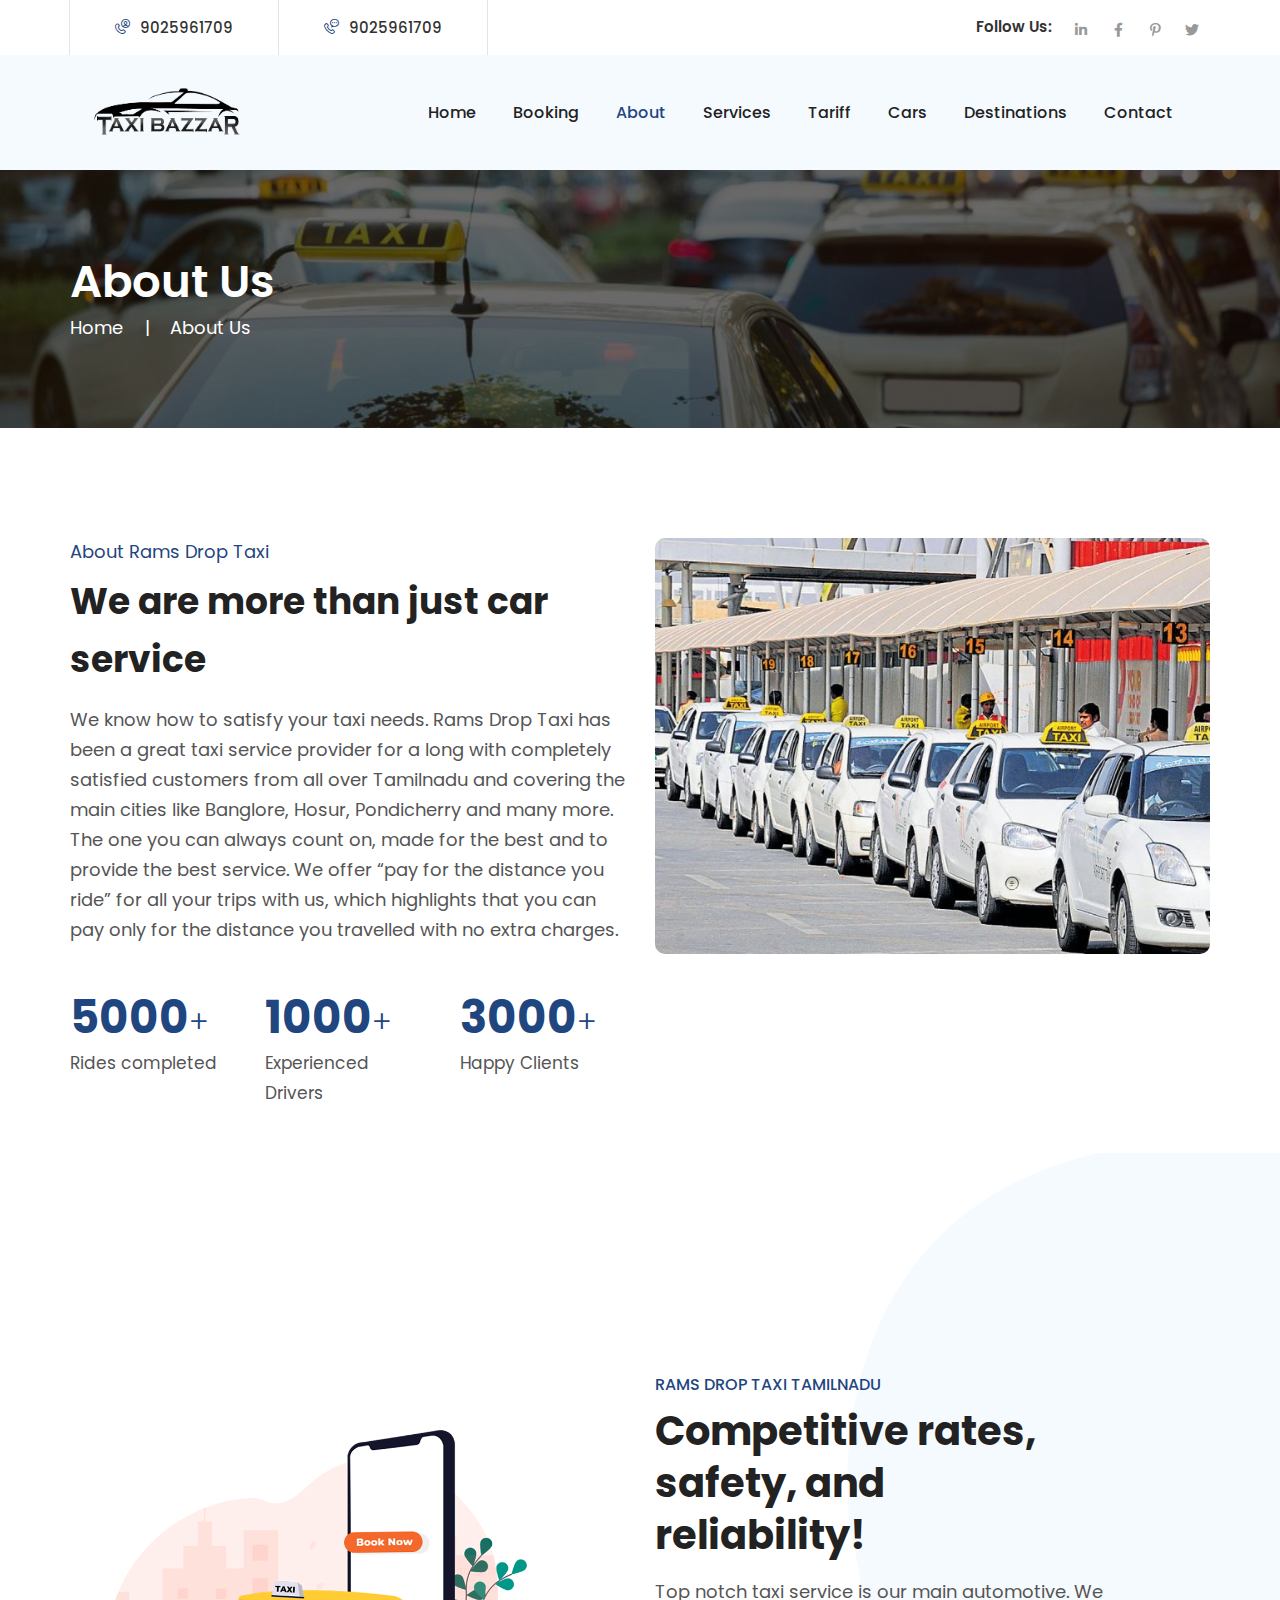
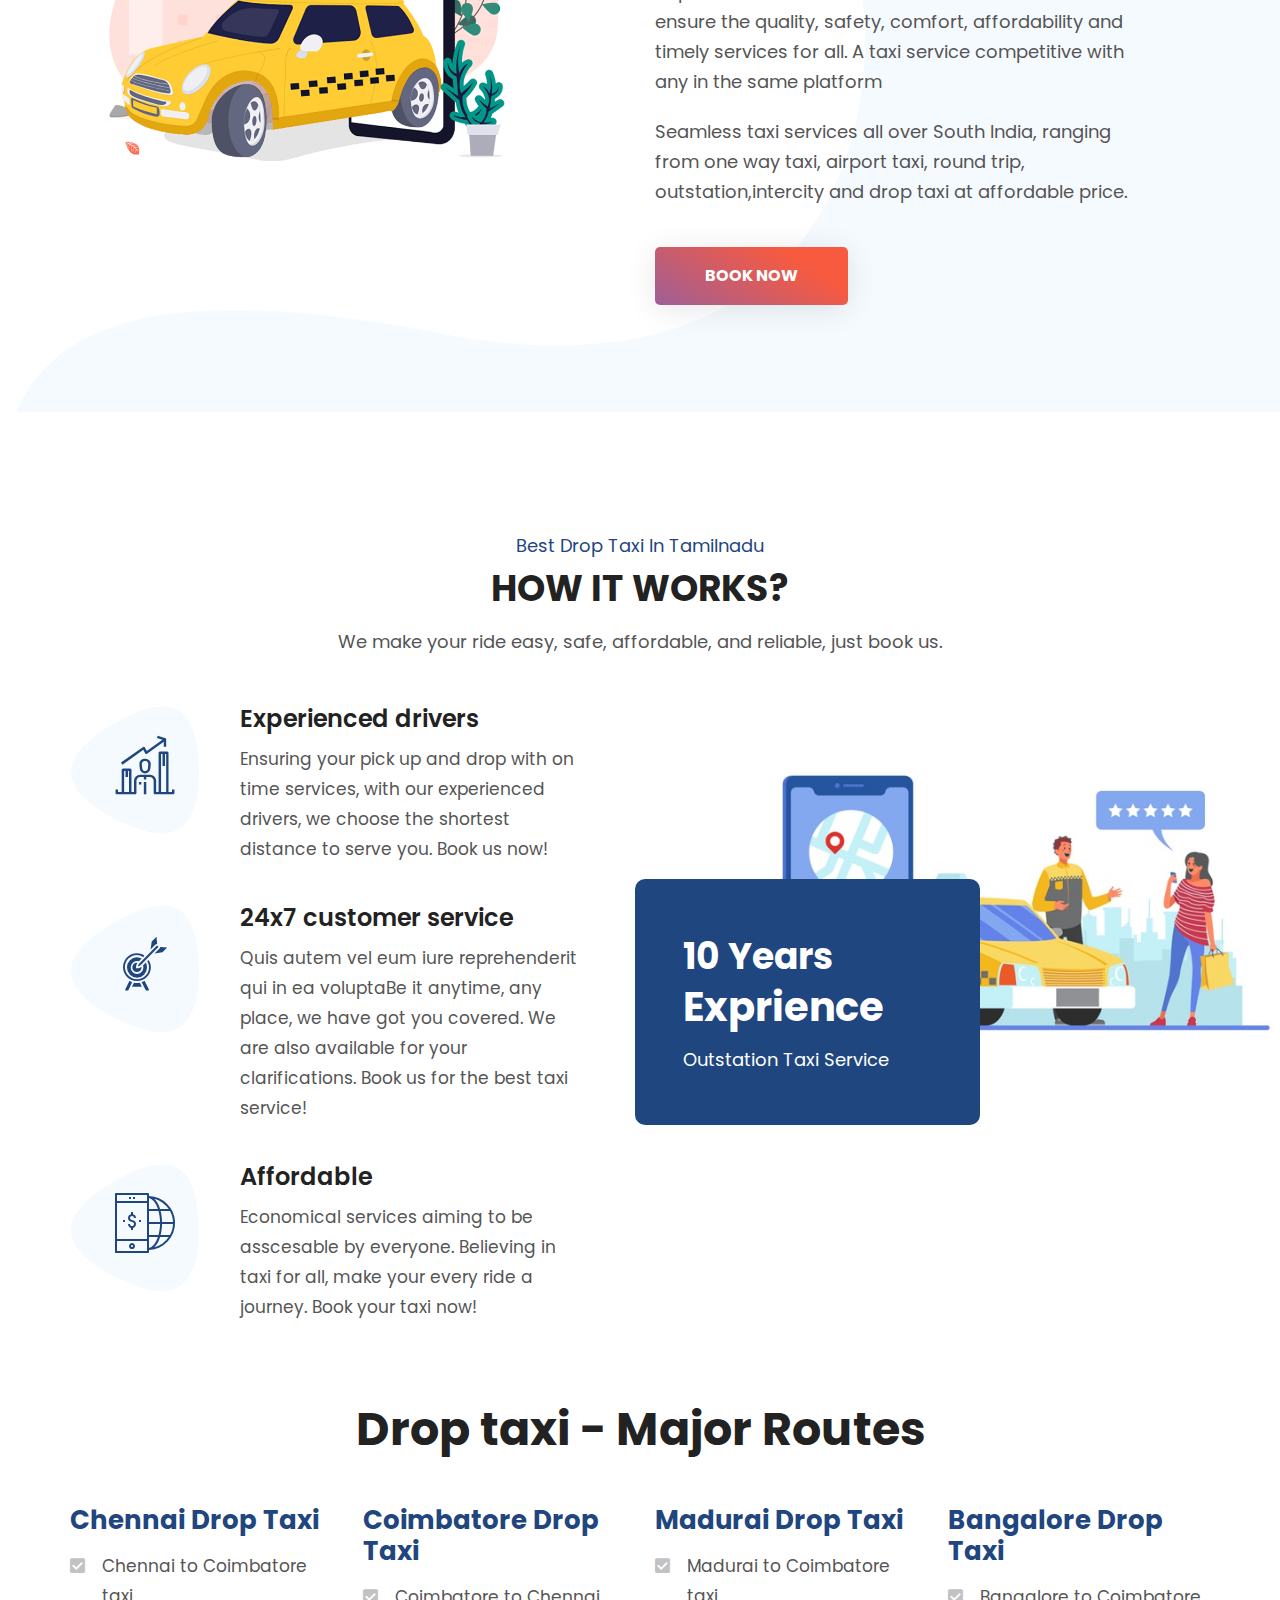
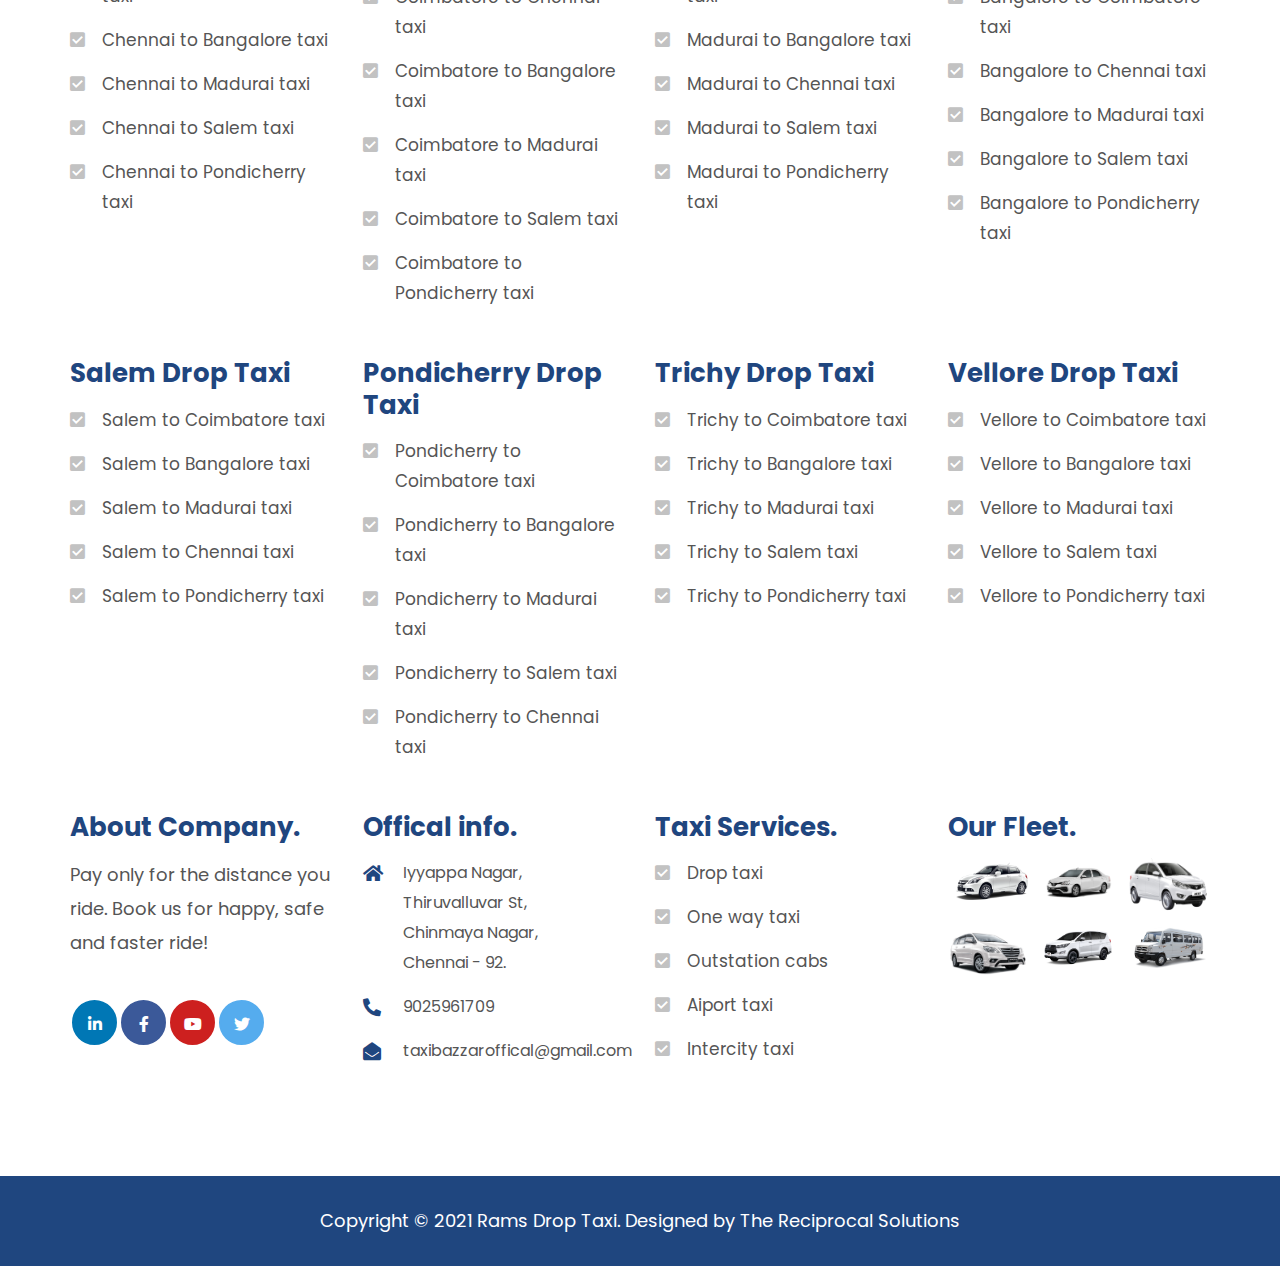
==== about.html @ 1c4fb251 "first commit" ====
<!DOCTYPE html>
<html lang="en">

<head>
    <meta charset="UTF-8">
    <meta name="viewport" content="width=device-width, initial-scale=1, shrink-to-fit=no">
    <meta name="description"
        content="Rams Drop Taxi has been providing seamless taxi services all over South India, ranging from one way taxi, airport taxi, round trip, outstation, intercity and drop taxi at affordable prices" />
    <meta name="keywords"
        content="Rams Drop Taxi, taxibazzar, drop taxi, one way taxi, outstation cabs, chennai drop taxi, chennai one way taxi, chennai outstation cabs, one way drop taxi, one way call taxi, Coimbatore drop taxi, Coimbatore one way taxi, Coimbatore outstation cabs, Bangalore drop taxi, Bangalore one way taxi, Bangalore outstation cabs, Madurai drop taxi, Madurai one way taxi, Madurai outstation cabs, Call taxi, Taxi service, cab booking, chennai taxi, drop taxi near me, airport taxi, chennai airport taxi, outstation cbas near me, one way taxi near me, airport taxi near me " />
    <link rel="icon" href="assets/images/favicon.png" sizes="35x35" type="image/png">
    <title>Rams Drop Taxi - Drop taxi One way taxi Outstation taxi in Coimbatore</title>

    <link rel="stylesheet" href="assets/css/all.min.css">
    <link rel="stylesheet" href="assets/css/icomoon.css">
    <link rel="stylesheet" href="assets/css/animate.min.css">
    <link rel="stylesheet" href="assets/css/bootstrap.min.css">
    <link rel="stylesheet" href="assets/css/jquery.fancybox.min.css">
    <link rel="stylesheet" href="assets/css/perfect-scrollbar.css">
    <link rel="stylesheet" href="assets/css/slick.css">
    <link rel="stylesheet" href="assets/css/style.css">
    <link rel="stylesheet" href="assets/css/responsive.css">
</head>

<body>
    <main>
        <header class="style2 w-100">
            <div class="topbar w-100">
                <div class="container">
                    <div class="topbar-inner d-flex flex-wrap align-items-center justify-content-between w-100">
                        <ul class="top-info-list d-inline-flex mb-0 list-unstyled">
                            <li><a href="tel:+919025961709" title=""><i class="text-color1 icon-call"></i>9025961709</a>
                            </li>
                            <li><a href="https://api.whatsapp.com/send?phone=+919025961709&text=Hello Rams Drop Taxi"
                                    title=""><i class="text-color1 icon-phone"></i>9025961709</a></li>
                        </ul>
                        <div class="social-links2 d-inline-flex align-items-center">
                            <span>Follow Us:</span>
                            <a href="https://www.linkedin.com/" title="Linkedin" target="_blank"><i
                                    class="fab fa-linkedin-in"></i></a>
                            <a href="https://www.facebook.com/" title="Facebook" target="_blank"><i
                                    class="fab fa-facebook-f"></i></a>
                            <a href="https://www.pinterest.com/" title="Pinterest" target="_blank"><i
                                    class="fab fa-pinterest-p"></i></a>
                            <a href="https://twitter.com/" title="Twitter" target="_blank"><i
                                    class="fab fa-twitter"></i></a>
                        </div>
                    </div>
                </div>
            </div><!-- Topbar -->
            <div
                class="logo-quote-menu-wrap bg-color6 d-flex flex-wrap align-items-center justify-content-between position-relative w-100">
                <div class="container">
                    <div
                        class="logo-quote-menu-inner d-flex flex-wrap align-items-center justify-content-between w-100">
                        <div class="logo position-relative">
                            <h1 class="mb-0"><a class="d-block" href="index.html" title="Home"><img height="63.87"
                                        width="198" class="img-fluid" src="assets/images/logo.png" alt="Logo"></a></h1>
                        </div><!-- Logo -->
                        <div
                            class="nav-btns-search-wrap d-inline-flex flex-wrap align-items-center justify-content-between">
                            <nav class="d-flex flex-wrap align-items-center">
                                <ul class="d-flex flex-wrap align-items-center mb-0 list-unstyled w-100">
                                    <li><a href="index.html"
                                            title="Rams Drop Taxi - Drop taxi One way taxi Outstation taxi in Tamilnadu">Home</a>
                                    </li>
                                    <li><a href="booking.html"
                                        title="Rams Drop Taxi - Drop taxi One way taxi Outstation taxi in Tamilnadu">Booking</a></li>
                                    <li><a href="about.html"
                                            title="Rams Drop Taxi - Drop taxi One way taxi Outstation taxi in Tamilnadu">About</a>
                                    </li>
                                    <li><a href="services.html"
                                            title="Rams Drop Taxi - Drop taxi One way taxi Outstation taxi in Tamilnadu">Services</a>
                                    </li>
                                    <li><a href="tariff.html"
                                            title="Rams Drop Taxi - Drop taxi One way taxi Outstation taxi in Tamilnadu">Tariff</a>
                                    </li>
                                    <li><a href="cars.html"
                                            title="Rams Drop Taxi - Drop taxi One way taxi Outstation taxi in Tamilnadu">Cars</a>
                                    </li>
                                    <li><a href="destinations.html"
                                            title="Rams Drop Taxi - Drop taxi One way taxi Outstation taxi in Tamilnadu">Destinations</a>
                                    </li>
                                    <li><a href="contact.html"
                                            title="Rams Drop Taxi - Drop taxi One way taxi Outstation taxi in Tamilnadu">Contact</a>
                                    </li>
                                </ul>
                            </nav>
                        </div><!-- Navigation, Button & Search Wrap -->
                    </div>
                </div>
            </div><!-- Logo Quote & Menu Wrap -->
        </header><!-- Header -->

        <div class="responsive-header position-relative w-100">
            <div class="res-topbar d-flex flex-wrap w-100">
                <a href="https://api.whatsapp.com/send?phone=+919025961709&text=Hello Rams Drop Taxi" title=""><i
                        class="fas fa-phone-square-alt"></i>WhatsApp us!</a>
                <a href="tel:+919025961709" title=""><i class="fas fa-phone-alt"></i>Call Us!</a>
            </div>
            <div class="res-logo-search-bar bg-color1 w-100">
                <div class="container">
                    <div
                        class="res-logo-search-bar-inner d-flex flex-wrap justify-content-between align-items-center w-100">
                        <div class="logo">
                            <h1 class="mb-0"><a href="index.html" title="Home"><img class="img-fluid"
                                        src="assets/images/logo-white.png" alt="Logo"></a></h1>
                        </div><!-- Logo -->
                        <div class="res-btns d-inline-flex flex-wrap">
                            <a class="res-menu-btn brd-rd5 d-inline-block" href="javascript:void(0);" title=""
                                style="right: 1rem;"><i class="icon-menu"></i></a>
                        </div>
                    </div>
                </div>
            </div>
            <div class="res-menu d-flex flex-wrap justify-content-center w-100">
                <div class="res-menu-inner">
                    <ul class="mb-0 list-unstyled">
                        <li><a href="index.html"
                                title="Rams Drop Taxi - Drop taxi One way taxi Outstation taxi in Tamilnadu">Home</a></li>
                        <li><a href="booking.html"
                                title="Rams Drop Taxi - Drop taxi One way taxi Outstation taxi in Tamilnadu">Booking</a></li>
                        <li><a href="about.html"
                                title="Rams Drop Taxi - Drop taxi One way taxi Outstation taxi in Tamilnadu">About</a></li>
                        <li><a href="services.html"
                                title="Rams Drop Taxi - Drop taxi One way taxi Outstation taxi in Tamilnadu">Services</a>
                        </li>
                        <li><a href="tariff.html"
                                title="Rams Drop Taxi - Drop taxi One way taxi Outstation taxi in Tamilnadu">Tariff</a>
                        </li>
                        <li><a href="cars.html"
                                title="Rams Drop Taxi - Drop taxi One way taxi Outstation taxi in Tamilnadu">Cars</a></li>
                        <li><a href="destinations.html"
                                title="Rams Drop Taxi - Drop taxi One way taxi Outstation taxi in Tamilnadu">Destinations</a>
                        </li>
                        <li><a href="contact.html"
                                title="Rams Drop Taxi - Drop taxi One way taxi Outstation taxi in Tamilnadu">Contact</a>
                        </li>
                    </ul>
                    <a class="thm-btn brd-btn invr brd-rd5 d-inline-block text-center overflow-hidden position-relative"
                        href="booking.html" title="">Book Now</a>
                </div>
            </div>
        </div><!-- Responsive Header -->
            <section>
                <div class="w-100 black-layer opc2 position-relative">
                    <div class="fixed-bg" style="background-image: url(temp/i6.jpg);"></div>
                    <div class="bg-overlay"></div>
                    <div class="container">
                        <div class="page-title-wrap position-relative w-100">
                            <h1 class="mb-0">About Us</h1>
                            <ol class="breadcrumb mb-0">
                                <li class="breadcrumb-item"><a href="index.html" title="">Home</a></li>
                                <li class="breadcrumb-item active">About Us</li>
                            </ol>
                        </div>
                    </div><!-- Page Title Wrap -->
                </div>
            </section>
            <section>
                <div class="w-100 pt-110 position-relative">
                    <div class="container">
                        <div class="about-wrap4 v2 position-relative w-100">
                            <div class="row mrg30">
                                <div class="col-md-12 col-sm-12 col-lg-6 order-lg-1">
                                    <div class="about-img4 position-relative">
                                        <img height="374" width="570" class="img-fluid brd-rd10 w-100" src="temp/i5.jpg" alt="Drop taxi Tamilnadu">
                                    </div>
                                </div>
                                <div class="col-md-12 col-sm-12 col-lg-6">
                                    <div class="about-title-wrap w-100">
                                        <div class="sec-title mb-0 position-relative w-100">
                                            <div class="sec-title-inner d-inline-block position-relative">
                                                <span class="d-block text-color1">About Rams Drop Taxi</span>
                                                <h3 class="mb-0">We are more than just car service</h3>
                                                <p class="mb-0">We know how to satisfy your taxi  needs. Rams Drop Taxi has been a great taxi service provider for a long with completely satisfied customers from all over Tamilnadu and covering the main cities like Banglore, Hosur, Pondicherry and many more.</p>
                                                <p class="mb-0"> The one you can always count on, made for the best and to provide the best service. We offer “pay for the distance you ride” for all your trips with us, which highlights that you can pay only for the distance you travelled with no extra charges. </p>
                                            </div>
                                        </div><!-- Sec Title -->
                                        <div class="mini-fun-facts-wrap w-100">
                                            <div class="row mrg30">
                                                <div class="col-md-4 col-sm-4 col-lg-4">
                                                    <div class="fact-box3 w-100">
                                                        <h3 class="mb-0 text-color1"><span class="counter">5000</span><small>+</small></h3>
                                                        <p class="mb-0">Rides completed</p>
                                                    </div>
                                                </div>
                                                <div class="col-md-4 col-sm-4 col-lg-4">
                                                    <div class="fact-box3 w-100">
                                                        <h3 class="mb-0 text-color1"><span class="counter">1000</span><small>+</small></h3>
                                                        <p class="mb-0">Experienced Drivers</p>
                                                    </div>
                                                </div>
                                                <div class="col-md-4 col-sm-4 col-lg-4">
                                                    <div class="fact-box3 w-100">
                                                        <h3 class="mb-0 text-color1"><span class="counter">3000</span><small>+</small></h3>
                                                        <p class="mb-0">Happy Clients</p>
                                                    </div>
                                                </div>
                                            </div>
                                        </div><!-- Mini Fun Facts Wrap -->
                                    </div>
                                </div>
                            </div>
                        </div><!-- About Wrap 4 -->
                    </div>
                </div>
            </section>
            <section>
                <div class="w-100 pt-220 bg-color6 pb-100 position-relative">
                    <img height="1035" width="1100" class="img-fluid position-absolute lft-tp-shp" src="assets/images/shap2.png" alt="Shape 2">
                    <div class="container">
                        <div class="about-wrap position-relative w-100">
                            <div class="row align-items-center mrg30">
                                <div class="col-md-12 col-sm-12 col-lg-6">
                                    <div class="about-img position-relative w-100">
                                        <div class="about-img-inner d-inline-block overflow-hidden position-relative rounded-circle">
                                            <img height="528" width="528" class="img-fluid rounded-circle" src="temp/1.png" alt="One way taxi chennai">
                                        </div>
                                    </div>
                                </div>
                                <div class="col-md-12 col-sm-12 col-lg-6">
                                    <div class="about-desc v2 w-100">
                                        <span class="d-block text-color1 text-uppercase">Rams Drop Taxi
                                            Tamilnadu</span>
                                        <h2 class="mb-0">Competitive rates, safety, and reliability!
                                        </h2>
                                        <p class="mb-0">Top notch taxi service is our main automotive. We ensure the quality, safety, comfort, affordability and
                                            timely services for all. A taxi service competitive with any in the same platform</p>
                                        <p class="mb-0">Seamless taxi services all over South India, ranging from one way taxi, airport taxi, round trip,
                                            outstation,intercity and drop taxi at affordable price. </p>
                                        <a class="thm-btn grad-bg1 brd-rd5 d-inline-block overflow-hidden position-relative text-center"
                                            href="booking.html" title="">Book Now</a>
                                    </div>
                                </div>
                            </div>
                        </div><!-- About Wrap -->
                    </div>
                </div>
            </section>
           
               
            <section>
                <div class="w-100 pt-120 position-relative">
                    <div class="container">
                        <div class="sec-title text-center position-relative w-100">
                            <div class="sec-title-inner d-inline-block position-relative">
                                <span class="d-block text-color1">Best Drop Taxi In Tamilnadu</span>
                                <h3 class="mb-0 text-uppercase">How it Works?</h3>
                                <p class="mb-0">We make your ride easy, safe, affordable, and reliable, just book us. 

                                </p>
                            </div>
                        </div><!-- Sec Title -->
                        <div class="srv-chart-wrap position-relative w-100">
                            <div class="row mrg30">
                                <div class="col-md-12 col-sm-12 col-lg-6 order-lg-1">
                                    <div class="about-img-box v2 position-relative w-100">
                                        <img height="434" width="570" class="img-fluid brd-rd10 w-100" src="temp/v3.jpg" alt="Outstation taxi">
                                        <div class="exp-box position-absolute brd-rd10 bg-color1">
                                            <h3 class="mb-0"><span class="d-block">10 Years</span> Exprience</h3>
                                            <p class="mb-0">Outstation Taxi Service</p>
                                        </div>
                                    </div>
                                </div>
                                <div class="col-md-12 col-sm-12 col-lg-6">
                                    <div class="srv-wrap4 w-100">
                                        <div class="srv-box4 d-flex flex-wrap w-100">
                                            <span class="d-inline-block position-relative text-color1"><svg width="130" height="130" viewBox="0 0 132 130" fill="none" xmlns="http://www.w3.org/2000/svg"><path d="M71.3237 125.492C135.227 148.098 135.56 71.8688 127.326 33.3757L125.853 27.4788C119.856 9.70987 107.243 -14.1295 54.2048 12.6772C11.774 34.1226 1.37318 55.3496 1.47662 63.2824C-1.8832 74.4962 7.4202 102.886 71.3237 125.492Z" fill="#F5FAFF"/></svg><i class="icon-business2"></i></span>
                                            <div class="srv-info4">
                                                <h4 class="mb-0">Experienced drivers</h4>
                                                <p class="mb-0">Ensuring your pick up and drop with on time services, with our experienced drivers, we choose the shortest distance to serve you. Book us now!</p>
                                            </div>
                                        </div>
                                        <div class="srv-box4 d-flex flex-wrap w-100">
                                            <span class="d-inline-block position-relative text-color1"><svg width="130" height="130" viewBox="0 0 132 130" fill="none" xmlns="http://www.w3.org/2000/svg"><path d="M71.3237 125.492C135.227 148.098 135.56 71.8688 127.326 33.3757L125.853 27.4788C119.856 9.70987 107.243 -14.1295 54.2048 12.6772C11.774 34.1226 1.37318 55.3496 1.47662 63.2824C-1.8832 74.4962 7.4202 102.886 71.3237 125.492Z" fill="#F5FAFF"/></svg><i class="icon-business3"></i></span>
                                            <div class="srv-info4">
                                                <h4 class="mb-0">24x7 customer service</h4>
                                                <p class="mb-0">Quis autem vel eum iure reprehenderit qui in ea voluptaBe it anytime, any place, we have got you covered. We are also available for your clarifications.  Book us for the best taxi service!</p>
                                            </div>
                                        </div>
                                        <div class="srv-box4 d-flex flex-wrap w-100">
                                            <span class="d-inline-block position-relative text-color1"><svg width="130" height="130" viewBox="0 0 132 130" fill="none" xmlns="http://www.w3.org/2000/svg"><path d="M71.3237 125.492C135.227 148.098 135.56 71.8688 127.326 33.3757L125.853 27.4788C119.856 9.70987 107.243 -14.1295 54.2048 12.6772C11.774 34.1226 1.37318 55.3496 1.47662 63.2824C-1.8832 74.4962 7.4202 102.886 71.3237 125.492Z" fill="#F5FAFF"/></svg><i class="icon-business4"></i></span>
                                            <div class="srv-info4">
                                                <h4 class="mb-0">Affordable</h4>
                                                <p class="mb-0">Economical services aiming to be asscesable by everyone. Believing in taxi for all, make your every ride a journey.  Book your taxi now!                                                </p>
                                            </div>
                                        </div>
                                    </div>
                                </div>
                            </div>
                        </div><!-- Services & Chart Wrap -->
                    </div>
                </div>
            </section>
        
            <footer class="style3">
            <div class="w-100  white-layer opc2 pt-80 pb-110 position-relative">
                <div class="fixed-bg" style="background-image: #9dffcb;"></div>
                <div class="container">
                    <div class="sec-title text-center position-relative w-100">
                        <div class="sec-title-inner d-inline-block position-relative">
                            <h2 class="mb-0">Drop taxi - Major Routes</h2>
                        </div>
                    </div><!-- Sec Title -->
                    <div class="footer-data position-relative w-100">
                        <div class="row mrg30 pb-50">
                            <div class="col-md-6 col-sm-6 col-lg-3">
                                <div class="widget w-100">
                                    <h3 class="widget-title text-color1">Chennai Drop Taxi</h3>
                                    <ul class="v2 mb-0 list-unstyled">
                                        <li><a href="booking.html" title="Chennai to Coimbatore drop taxi">Chennai to Coimbatore taxi</a></li>
                                        <li><a href="booking.html" title="Chennai to Bangalore drop taxi">Chennai to Bangalore taxi</a></li>
                                        <li><a href="booking.html" title="Chennai to Madurai drop taxi">Chennai to Madurai taxi</a></li>
                                        <li><a href="booking.html" title="Chennai to Salem drop taxi">Chennai to Salem taxi</a></li>
                                        <li><a href="booking.html" title="Chennai to Pondicherry drop taxi">Chennai to Pondicherry taxi</a></li>
                                    </ul>
                                </div>
                            </div>
                            <div class="col-md-6 col-sm-6 col-lg-3">
                                <div class="widget w-100">
                                    <h3 class="widget-title text-color1">Coimbatore Drop Taxi</h3>
                                    <ul class="v2 mb-0 list-unstyled">
                                        <li><a href="booking.html" title="Coimbatore to Chennai drop taxi">Coimbatore to Chennai taxi</a></li>
                                        <li><a href="booking.html" title="Coimbatore to Bangalore drop taxi">Coimbatore to Bangalore taxi</a></li>
                                        <li><a href="booking.html" title="Coimbatore to Madurai drop taxi">Coimbatore to Madurai taxi</a></li>
                                        <li><a href="booking.html" title="Coimbatore to Salem drop taxi">Coimbatore to Salem taxi</a></li>
                                        <li><a href="booking.html" title="Coimbatore to Pondicherry drop taxi">Coimbatore to Pondicherry taxi</a></li>
                                    </ul>
                                </div>
                            </div>
                            <div class="col-md-6 col-sm-6 col-lg-3">
                                <div class="widget w-100">
                                    <h3 class="widget-title text-color1">Madurai Drop Taxi</h3>
                                    <ul class="v2 mb-0 list-unstyled">
                                        <li><a href="booking.html" title="Madurai to Coimbatore drop taxi">Madurai to Coimbatore taxi</a></li>
                                        <li><a href="booking.html" title="Madurai to Bangalore drop taxi">Madurai to Bangalore taxi</a></li>
                                        <li><a href="booking.html" title="Madurai to Chennai drop taxi">Madurai to Chennai taxi</a></li>
                                        <li><a href="booking.html" title="Madurai to Salem drop taxi">Madurai to Salem taxi</a></li>
                                        <li><a href="booking.html" title="Madurai to Pondicherry drop taxi">Madurai to Pondicherry taxi</a></li>
                                    </ul>
                                </div>
                            </div>
                            <div class="col-md-6 col-sm-6 col-lg-3">
                                <div class="widget w-100">
                                    <h3 class="widget-title text-color1">Bangalore Drop Taxi</h3>
                                    <ul class="v2 mb-0 list-unstyled">
                                        <li><a href="booking.html" title="Bangalore to Coimbatore drop taxi">Bangalore to Coimbatore taxi</a></li>
                                        <li><a href="booking.html" title="Bangalore to Chennai drop taxi">Bangalore to Chennai taxi</a></li>
                                        <li><a href="booking.html" title="Bangalore to Madurai drop taxi">Bangalore to Madurai taxi</a></li>
                                        <li><a href="booking.html" title="Bangalore to Salem drop taxi">Bangalore to Salem taxi</a></li>
                                        <li><a href="booking.html" title="Bangalore to Pondicherry drop taxi">Bangalore to Pondicherry taxi</a></li>
                                    </ul>
                                </div>
                            </div>
                            <div class="col-md-6 col-sm-6 col-lg-3">
                                <div class="widget w-100">
                                    <h3 class="widget-title text-color1">Salem Drop Taxi</h3>
                                    <ul class="v2 mb-0 list-unstyled">
                                        <li><a href="booking.html" title="Salem to Coimbatore drop taxi">Salem to Coimbatore taxi</a></li>
                                        <li><a href="booking.html" title="Salem to Bangalore drop taxi">Salem to Bangalore taxi</a></li>
                                        <li><a href="booking.html" title="Salem to Madurai drop taxi">Salem to Madurai taxi</a></li>
                                        <li><a href="booking.html" title="Salem to Chennai drop taxi">Salem to Chennai taxi</a></li>
                                        <li><a href="booking.html" title="Salem to Pondicherry drop taxi">Salem to Pondicherry taxi</a></li>
                                    </ul>
                                </div>
                            </div>
                            <div class="col-md-6 col-sm-6 col-lg-3">
                                <div class="widget w-100">
                                    <h3 class="widget-title text-color1">Pondicherry Drop Taxi</h3>
                                    <ul class="v2 mb-0 list-unstyled">
                                        <li><a href="booking.html" title="Pondicherry to Coimbatore drop taxi">Pondicherry to Coimbatore taxi</a></li>
                                        <li><a href="booking.html" title="Pondicherry to Bangalore drop taxi">Pondicherry to Bangalore taxi</a></li>
                                        <li><a href="booking.html" title="Pondicherry to Madurai drop taxi">Pondicherry to Madurai taxi</a></li>
                                        <li><a href="booking.html" title="Pondicherry to Salem drop taxi">Pondicherry to Salem taxi</a></li>
                                        <li><a href="booking.html" title="Pondicherry to Chennai drop taxi">Pondicherry to Chennai taxi</a></li>
                                    </ul>
                                </div>
                            </div>
                            <div class="col-md-6 col-sm-6 col-lg-3">
                                <div class="widget w-100">
                                    <h3 class="widget-title text-color1">Trichy Drop Taxi</h3>
                                    <ul class="v2 mb-0 list-unstyled">
                                        <li><a href="booking.html" title="Trichy to Coimbatore drop taxi">Trichy to Coimbatore taxi</a></li>
                                        <li><a href="booking.html" title="Trichy to Bangalore drop taxi">Trichy to Bangalore taxi</a></li>
                                        <li><a href="booking.html" title="Trichy to Madurai drop taxi">Trichy to Madurai taxi</a></li>
                                        <li><a href="booking.html" title="Trichy to Salem drop taxi">Trichy to Salem taxi</a></li>
                                        <li><a href="booking.html" title="Trichy to Pondicherry drop taxi">Trichy to Pondicherry taxi</a></li>
                                    </ul>
                                </div>
                            </div>
                            <div class="col-md-6 col-sm-6 col-lg-3">
                                <div class="widget w-100">
                                    <h3 class="widget-title text-color1">Vellore Drop Taxi</h3>
                                    <ul class="v2 mb-0 list-unstyled">
                                        <li><a href="booking.html" title="Vellore to Coimbatore drop taxi">Vellore to Coimbatore taxi</a></li>
                                        <li><a href="booking.html" title="Vellore to Bangalore drop taxi">Vellore to Bangalore taxi</a></li>
                                        <li><a href="booking.html" title="Vellore to Madurai drop taxi">Vellore to Madurai taxi</a></li>
                                        <li><a href="booking.html" title="Vellore to Salem drop taxi">Vellore to Salem taxi</a></li>
                                        <li><a href="booking.html" title="Vellore to Pondicherry drop taxi">Vellore to Pondicherry taxi</a></li>
                                    </ul>
                                </div>
                            </div>
                        </div>
                    </div><!-- Footer Data -->
                    <div class="footer-data position-relative w-100">
                        <div class="row mrg30">
                            <div class="col-md-6 col-sm-6 col-lg-3">
                                <div class="widget w-100">
                                    <h3 class="widget-title text-color1">About Company.</h3>
                                    <p class="mb-0">Pay only for the distance you ride. Book us for happy, safe and faster ride!
                                    </p>
                                    <div class="social-links3 d-flex flex-wrap">
                                        <a class="rounded-circle linkedin" href="https://www.linkedin.com/"
                                            title="Linkedin" target="_blank"><i class="fab fa-linkedin-in"></i></a>
                                        <a class="rounded-circle facebook" href="https://www.facebook.com/"
                                            title="Facebook" target="_blank"><i class="fab fa-facebook-f"></i></a>
                                        <a class="rounded-circle youtube" href="https://www.youtube.com/"
                                            title="Youtube" target="_blank"><i class="fab fa-youtube"></i></a>
                                        <a class="rounded-circle twitter" href="https://twitter.com/" title="Twitter"
                                            target="_blank"><i class="fab fa-twitter"></i></a>
                                    </div>
                                </div>
                            </div>
                            <div class="col-md-6 col-sm-6 col-lg-3">
                                <div class="widget w-100">
                                    <h3 class="widget-title text-color1">Offical info.</h3>
                                    <ul class="cont-list v2 mb-0 list-unstyled w-100">
                                        <li ><i class="fas fa-home text-color1" ></i> Iyyappa Nagar, Thiruvalluvar St, Chinmaya Nagar, Chennai - 92.
                                        </li>
                                        <li><i class="fas fa-phone-alt text-color1"></i><a href="tel:+919025961709" 

                                                title="">9025961709</a></li>
                                        <li><i class="fas fa-envelope-open text-color1"></i><a
                                                href="mailto:taxibazzaroffical@gmail.com" title="">taxibazzaroffical@gmail.com</a><br>
                                    </ul>
                                </div>
                            </div>
                            <div class="col-md-6 col-sm-6 col-lg-3">
                                <div class="widget w-100">
                                    <h3 class="widget-title text-color1">Taxi Services.</h3>
                                    <ul class="v2 mb-0 list-unstyled">
                                        <li><a href="services.html" title="">Drop taxi</a></li>
                                        <li><a href="services.html" title="">One way taxi</a></li>
                                        <li><a href="services.html" title="">Outstation cabs</a></li>
                                        <li><a href="services.html" title="">Aiport taxi</a></li>
                                        <li><a href="services.html" title="">Intercity taxi</a></li>
                                    </ul>
                                </div>
                            </div>
                            <div class="col-md-6 col-sm-6 col-lg-3">
                                <div class="widget w-100">
                                    <h3 class="widget-title text-color1">Our Fleet.</h3>
                                    <div class="insta-wrap position-relative w-100">
                                        <div class="row mrg10">
                                            <div class="col-md-4 col-sm-4 col-lg-4">
                                                <a class="d-block" href="temp/swift.png"
                                                    data-fancybox="gallery" title=""><img class="img-fluid w-100"
                                                        src="temp/swift.png"
                                                        alt="Rams Drop Taxi"></a>
                                            </div>
                                            <div class="col-md-4 col-sm-4 col-lg-4">
                                                <a class="d-block" href="temp/etios.png"
                                                    data-fancybox="gallery" title=""><img class="img-fluid w-100"
                                                        src="temp/etios.png"
                                                        alt="Rams Drop Taxi"></a>
                                            </div>
                                            <div class="col-md-4 col-sm-4 col-lg-4">
                                                <a class="d-block" href="temp/zest.png"
                                                    data-fancybox="gallery" title=""><img class="img-fluid w-100"
                                                        src="temp/zest.png"
                                                        alt="Rams Drop Taxi"></a>
                                            </div>
                                            <div class="col-md-4 col-sm-4 col-lg-4">
                                                <a class="d-block" href="temp/innova.png"
                                                    data-fancybox="gallery" title=""><img class="img-fluid w-100"
                                                        src="temp/innova.png"
                                                        alt="Rams Drop Taxi"></a>
                                            </div>
                                            <div class="col-md-4 col-sm-4 col-lg-4">
                                                <a class="d-block" href="temp/crysta.png"
                                                    data-fancybox="gallery" title=""><img class="img-fluid w-100"
                                                        src="temp/crysta.png"
                                                        alt="Rams Drop Taxi"></a>
                                            </div>
                                            <div class="col-md-4 col-sm-4 col-lg-4">
                                                <a class="d-block" href="temp/traveller.png"
                                                    data-fancybox="gallery" title=""><img class="img-fluid w-100"
                                                        src="temp/traveller.png"
                                                        alt="Rams Drop Taxi"></a>
                                            </div>
                                        </div>
                                    </div>
                                </div>
                            </div>
                        </div>
                    </div><!-- Footer Data -->
                </div>
            </div>
        </footer><!-- Footer -->
        <div class="bottom-bar bg-color1 text-center position-relative w-100">
            <p class="mb-0">Copyright &copy; 2021 Rams Drop Taxi. Designed by <a href="https://thereciprocalsolutions.com" title="The Reciprocal Solutions" target="_blank">The Reciprocal Solutions</a>
              </p>
        </div><!-- Bottom Bar -->
    </main><!-- Main Wrapper -->
    <script src="assets/js/jquery.min.js"></script>
    <script src="assets/js/popper.min.js"></script>
    <script src="assets/js/bootstrap.min.js"></script>
    <script src="assets/js/wow.min.js"></script>
    <script src="assets/js/counterup.min.js"></script>
    <script src="assets/js/jquery.fancybox.min.js"></script>
    <script src="assets/js/perfect-scrollbar.min.js"></script>
    <script src="assets/js/slick.min.js"></script>
    <script src="assets/js/highcharts.js"></script>
    <script src="assets/js/exporting.js"></script>
    <script src="assets/js/export-data.js"></script>
    <script src="assets/js/accessibility.js"></script>
    <script src="assets/js/chart-int.js"></script>
    <script src="assets/js/custom-scripts.js"></script>
</body>

</html>
---- assets/css/icomoon.css ----
@font-face {
  font-family: 'icomoon';
  src:  url('../fonts/icomoon.eot?bwg9zb');
  src:  url('../fonts/icomoon.eot?bwg9zb#iefix') format('embedded-opentype'),
    url('../fonts/icomoon.ttf?bwg9zb') format('truetype'),
    url('../fonts/icomoon.woff?bwg9zb') format('woff'),
    url('../fonts/icomoon.svg?bwg9zb#icomoon') format('svg');
  font-weight: normal;
  font-style: normal;
  font-display: block;
}

[class^="icon-"], [class*=" icon-"] {
  /* use !important to prevent issues with browser extensions that change fonts */
  font-family: 'icomoon' !important;
  speak: never;
  font-style: normal;
  font-weight: normal;
  font-variant: normal;
  text-transform: none;
  line-height: 1;

  /* Better Font Rendering =========== */
  -webkit-font-smoothing: antialiased;
  -moz-osx-font-smoothing: grayscale;
}

.icon-bitcoin:before {
  content: "\e900";
}
.icon-blank-calendar:before {
  content: "\e901";
}
.icon-border-circle:before {
  content: "\e902";
}
.icon-business:before {
  content: "\e903";
}
.icon-business2:before {
  content: "\e904";
}
.icon-business3:before {
  content: "\e905";
}
.icon-business4:before {
  content: "\e906";
}
.icon-business-plan:before {
  content: "\e907";
}
.icon-call:before {
  content: "\e908";
}
.icon-call2:before {
  content: "\e909";
}
.icon-close:before {
  content: "\e90a";
}
.icon-cyber-security:before {
  content: "\e90b";
}
.icon-email:before {
  content: "\e90c";
}
.icon-emergency-call:before {
  content: "\e90d";
}
.icon-growth:before {
  content: "\e90e";
}
.icon-home:before {
  content: "\e90f";
}
.icon-international-business:before {
  content: "\e910";
}
.icon-investment-insurance:before {
  content: "\e911";
}
.icon-left-angle:before {
  content: "\e912";
}
.icon-left-circle-arrow:before {
  content: "\e913";
}
.icon-left-quote:before {
  content: "\e914";
}
.icon-map-pin:before {
  content: "\e915";
}
.icon-menu:before {
  content: "\e916";
}
.icon-money:before {
  content: "\e917";
}
.icon-money2:before {
  content: "\e918";
}
.icon-money-growth:before {
  content: "\e919";
}
.icon-phone:before {
  content: "\e91a";
}
.icon-play-button:before {
  content: "\e91b";
}
.icon-reliability:before {
  content: "\e91c";
}
.icon-return-of-investment:before {
  content: "\e91d";
}
.icon-return-on-investment2:before {
  content: "\e91e";
}
.icon-rg-left-caret:before {
  content: "\e91f";
}
.icon-rg-tags:before {
  content: "\e920";
}
.icon-right-angle:before {
  content: "\e921";
}
.icon-right-arrow:before {
  content: "\e922";
}
.icon-right-circle-arrow:before {
  content: "\e923";
}
.icon-software:before {
  content: "\e924";
}
.icon-taxes:before {
  content: "\e925";
}
.icon-visual-thinking:before {
  content: "\e926";
}
.icon-web-window:before {
  content: "\e927";
}
.icon-phone1:before {
  content: "\e942";
}
.icon-eye:before {
  content: "\e9ce";
}
.icon-warning:before {
  content: "\ea07";
}
.icon-notification:before {
  content: "\ea08";
}
.icon-question:before {
  content: "\ea09";
}
.icon-info:before {
  content: "\ea0c";
}
.icon-cancel-circle:before {
  content: "\ea0d";
}
.icon-blocked:before {
  content: "\ea0e";
}
.icon-checkbox-checked:before {
  content: "\ea52";
}
---- assets/css/perfect-scrollbar.css ----
/*
 * Container style
 */
.ps {
  overflow: hidden !important;
  overflow-anchor: none;
  -ms-overflow-style: none;
  touch-action: auto;
  -ms-touch-action: auto;
}

/*
 * Scrollbar rail styles
 */
.ps__rail-x {
  display: none;
  opacity: 0;
  transition: background-color .2s linear, opacity .2s linear;
  -webkit-transition: background-color .2s linear, opacity .2s linear;
  height: 15px;
  /* there must be 'bottom' or 'top' for ps__rail-x */
  bottom: 0px;
  /* please don't change 'position' */
  position: absolute;
}

.ps__rail-y {
  display: none;
  opacity: 0;
  transition: background-color .2s linear, opacity .2s linear;
  -webkit-transition: background-color .2s linear, opacity .2s linear;
  width: 15px;
  /* there must be 'right' or 'left' for ps__rail-y */
  right: 0;
  /* please don't change 'position' */
  position: absolute;
}

.ps--active-x > .ps__rail-x,
.ps--active-y > .ps__rail-y {
  display: block;
  background-color: transparent;
}

.ps:hover > .ps__rail-x,
.ps:hover > .ps__rail-y,
.ps--focus > .ps__rail-x,
.ps--focus > .ps__rail-y,
.ps--scrolling-x > .ps__rail-x,
.ps--scrolling-y > .ps__rail-y {
  opacity: 0.6;
}

.ps .ps__rail-x:hover,
.ps .ps__rail-y:hover,
.ps .ps__rail-x:focus,
.ps .ps__rail-y:focus,
.ps .ps__rail-x.ps--clicking,
.ps .ps__rail-y.ps--clicking {
  background-color: #eee;
  opacity: 0.9;
}

/*
 * Scrollbar thumb styles
 */
.ps__thumb-x {
  background-color: #aaa;
  border-radius: 6px;
  transition: background-color .2s linear, height .2s ease-in-out;
  -webkit-transition: background-color .2s linear, height .2s ease-in-out;
  height: 6px;
  /* there must be 'bottom' for ps__thumb-x */
  bottom: 2px;
  /* please don't change 'position' */
  position: absolute;
}

.ps__thumb-y {
  background-color: #aaa;
  border-radius: 6px;
  transition: background-color .2s linear, width .2s ease-in-out;
  -webkit-transition: background-color .2s linear, width .2s ease-in-out;
  width: 6px;
  /* there must be 'right' for ps__thumb-y */
  right: 2px;
  /* please don't change 'position' */
  position: absolute;
}

.ps__rail-x:hover > .ps__thumb-x,
.ps__rail-x:focus > .ps__thumb-x,
.ps__rail-x.ps--clicking .ps__thumb-x {
  background-color: #999;
  height: 11px;
}

.ps__rail-y:hover > .ps__thumb-y,
.ps__rail-y:focus > .ps__thumb-y,
.ps__rail-y.ps--clicking .ps__thumb-y {
  background-color: #999;
  width: 11px;
}

/* MS supports */
@supports (-ms-overflow-style: none) {
  .ps {
    overflow: auto !important;
  }
}

@media screen and (-ms-high-contrast: active), (-ms-high-contrast: none) {
  .ps {
    overflow: auto !important;
  }
}
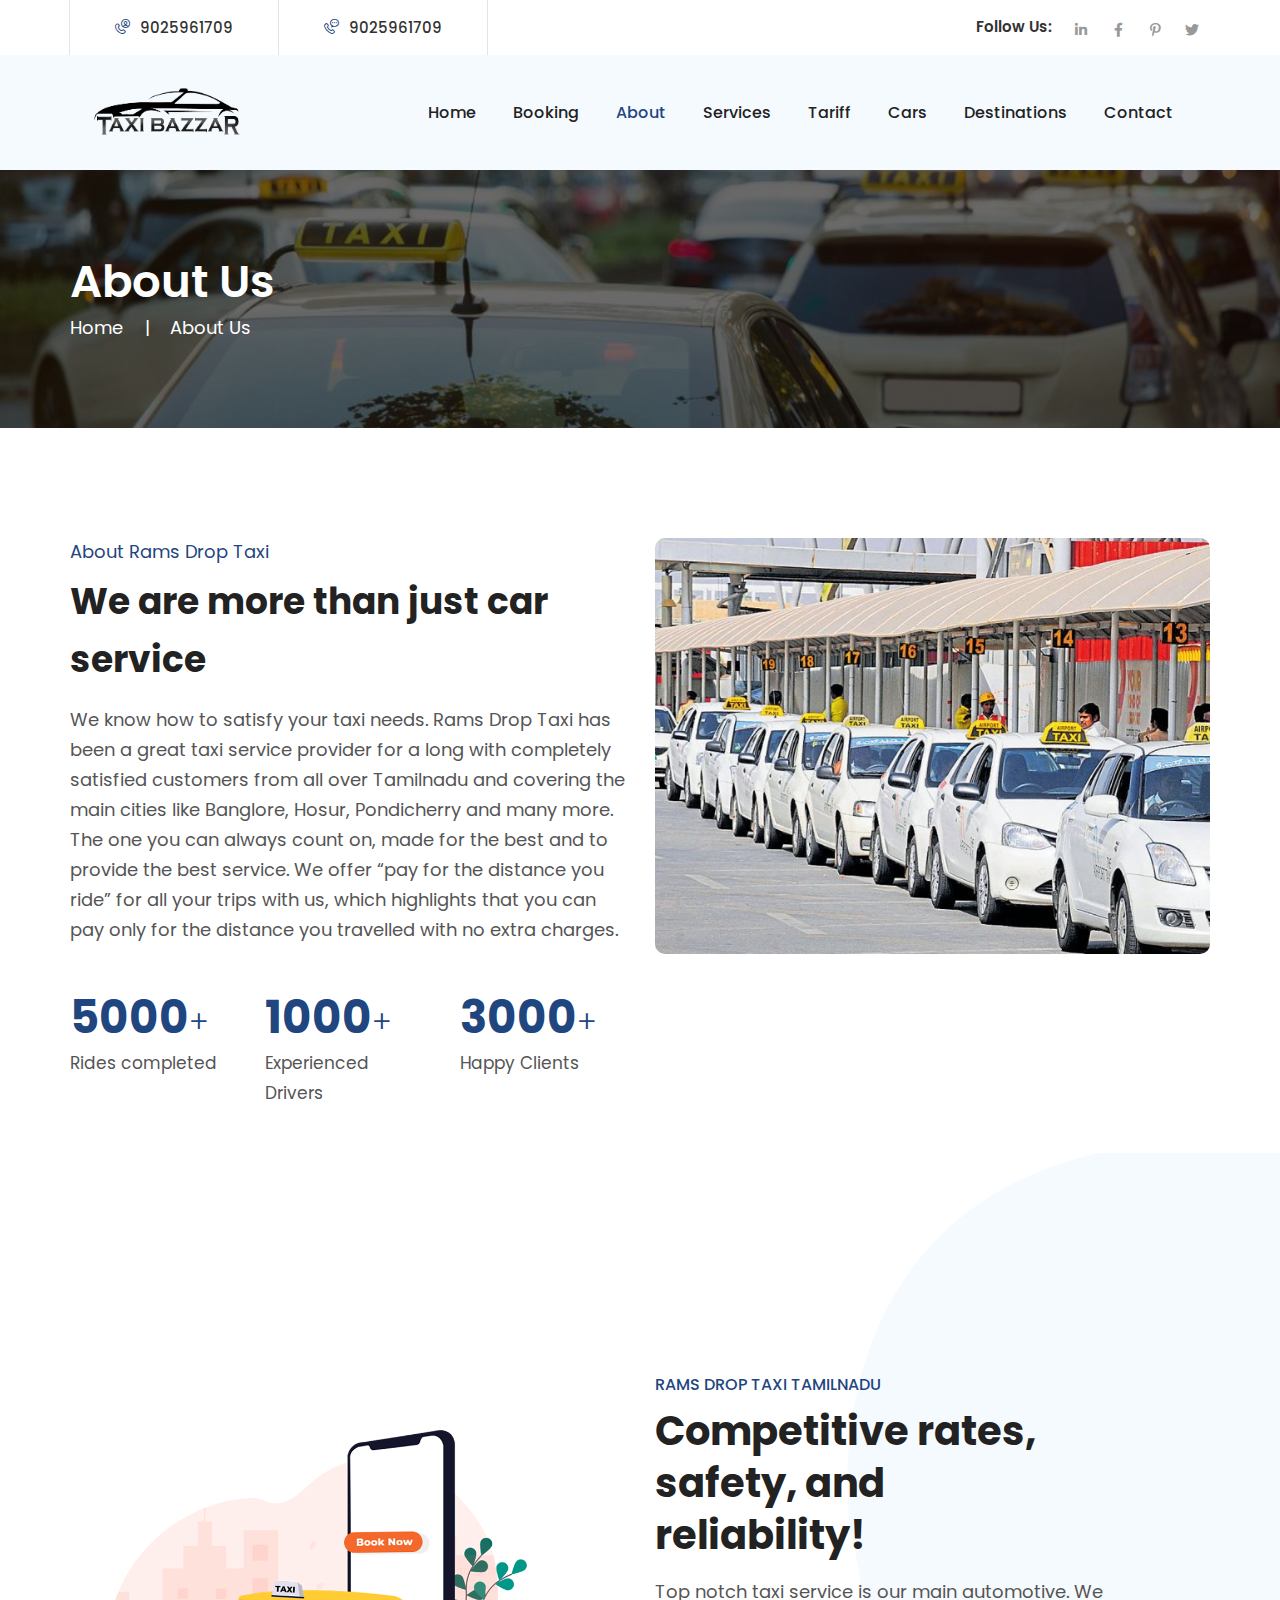
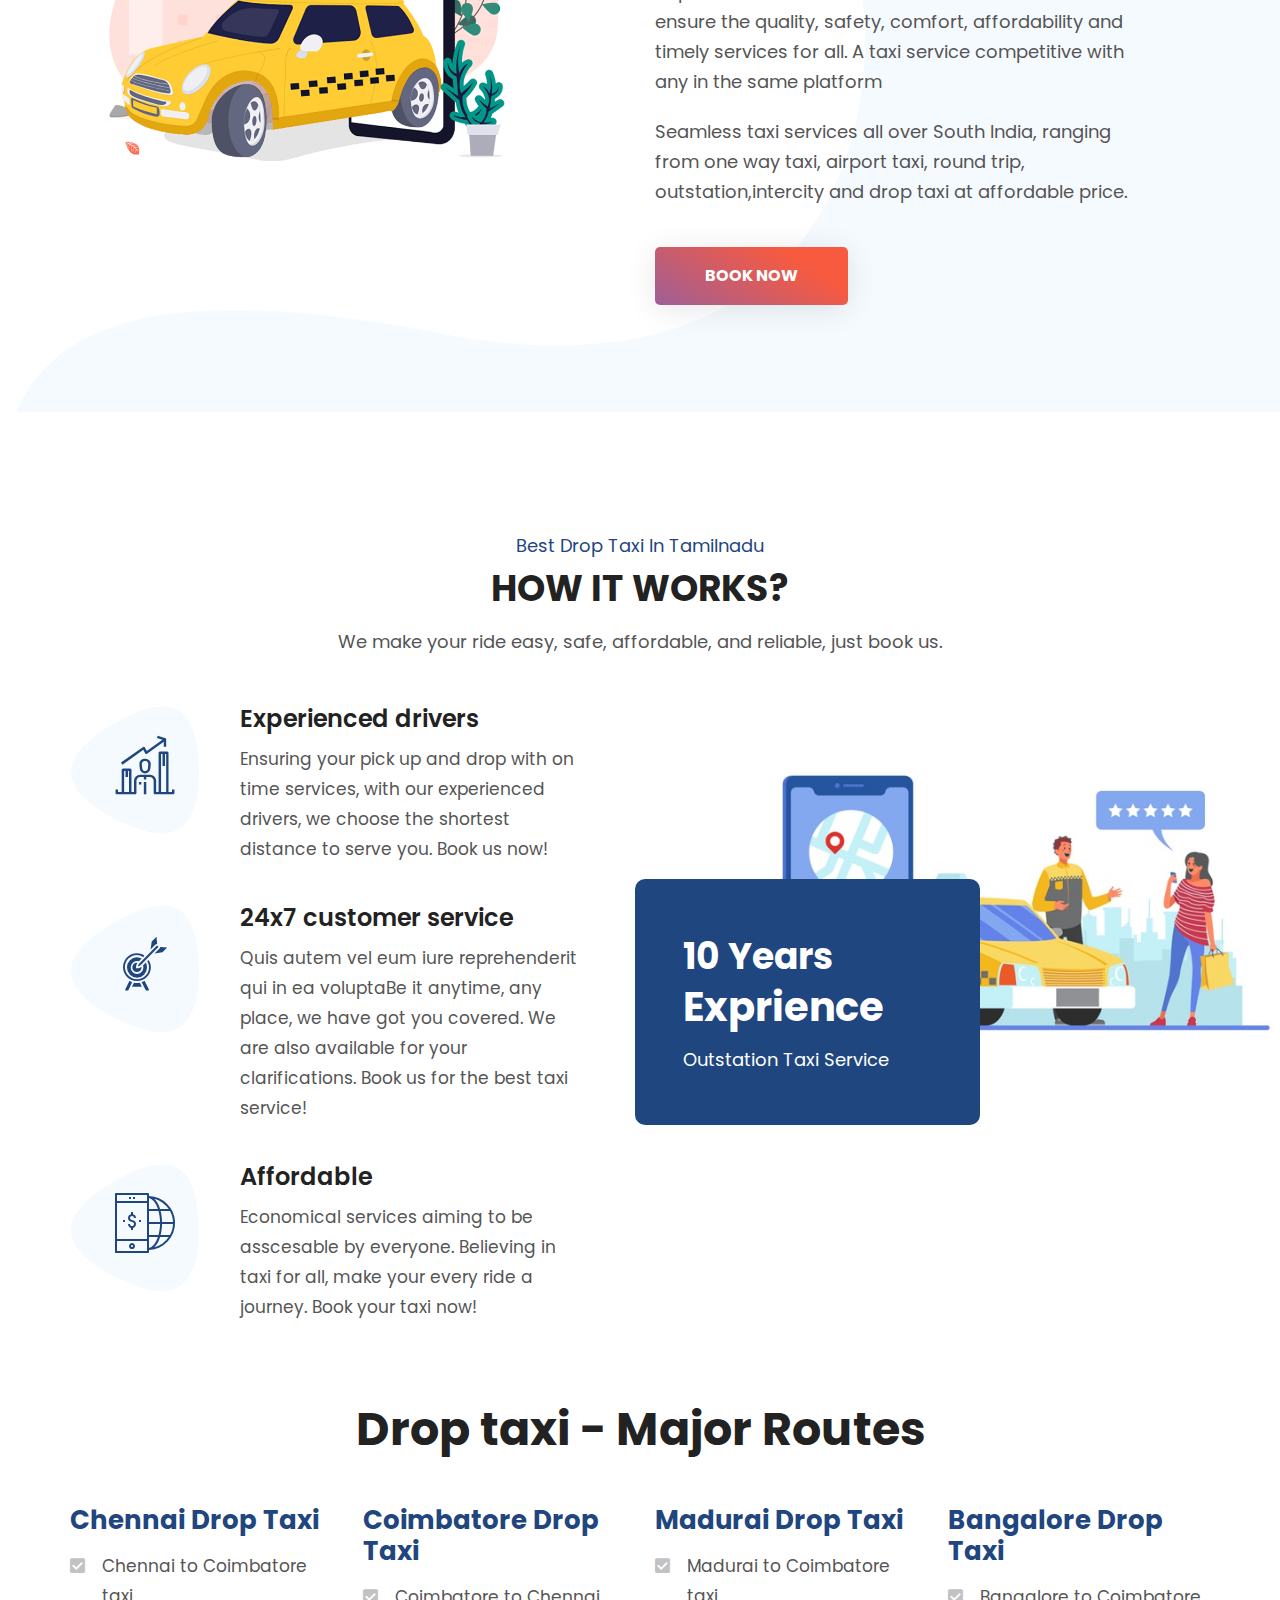
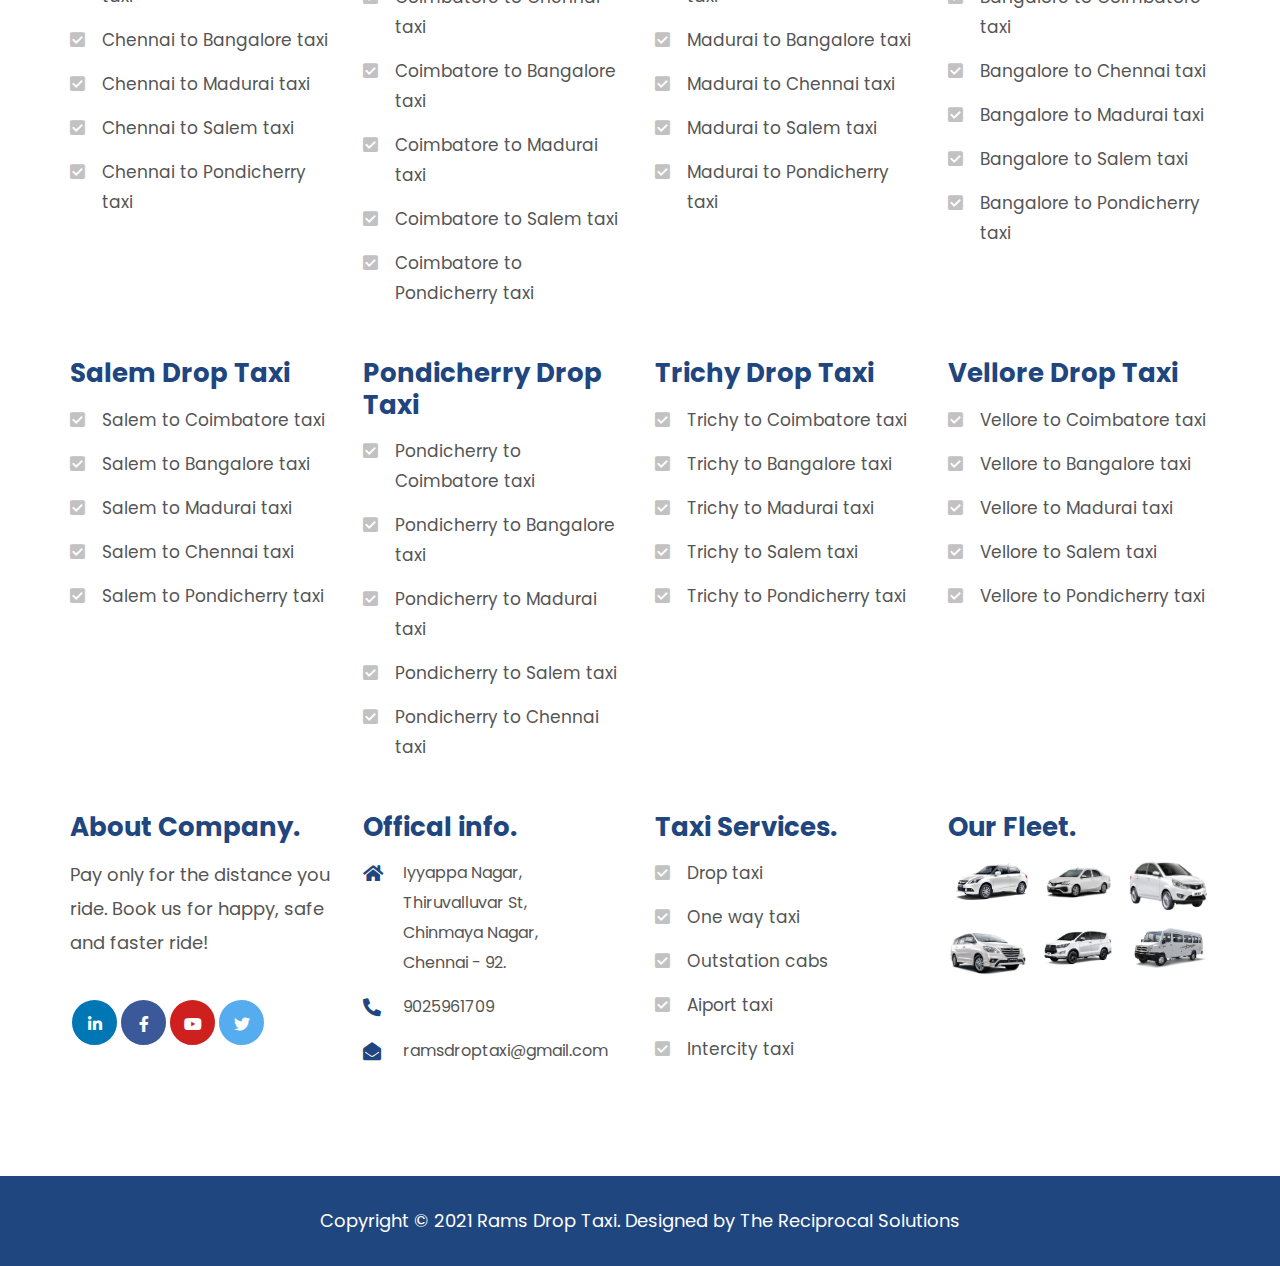
==== commit c75e3a2c: "commit" ====
--- a/about.html
+++ b/about.html
@@ -7,7 +7,7 @@
     <meta name="description"
         content="Rams Drop Taxi has been providing seamless taxi services all over South India, ranging from one way taxi, airport taxi, round trip, outstation, intercity and drop taxi at affordable prices" />
     <meta name="keywords"
-        content="Rams Drop Taxi, taxibazzar, drop taxi, one way taxi, outstation cabs, chennai drop taxi, chennai one way taxi, chennai outstation cabs, one way drop taxi, one way call taxi, Coimbatore drop taxi, Coimbatore one way taxi, Coimbatore outstation cabs, Bangalore drop taxi, Bangalore one way taxi, Bangalore outstation cabs, Madurai drop taxi, Madurai one way taxi, Madurai outstation cabs, Call taxi, Taxi service, cab booking, chennai taxi, drop taxi near me, airport taxi, chennai airport taxi, outstation cbas near me, one way taxi near me, airport taxi near me " />
+        content="Rams Drop Taxi, RamsDropTaxi, drop taxi, one way taxi, outstation cabs, chennai drop taxi, chennai one way taxi, chennai outstation cabs, one way drop taxi, one way call taxi, Coimbatore drop taxi, Coimbatore one way taxi, Coimbatore outstation cabs, Bangalore drop taxi, Bangalore one way taxi, Bangalore outstation cabs, Madurai drop taxi, Madurai one way taxi, Madurai outstation cabs, Call taxi, Taxi service, cab booking, chennai taxi, drop taxi near me, airport taxi, chennai airport taxi, outstation cbas near me, one way taxi near me, airport taxi near me " />
     <link rel="icon" href="assets/images/favicon.png" sizes="35x35" type="image/png">
     <title>Rams Drop Taxi - Drop taxi One way taxi Outstation taxi in Coimbatore</title>
 
@@ -432,7 +432,7 @@
 
                                                 title="">9025961709</a></li>
                                         <li><i class="fas fa-envelope-open text-color1"></i><a
-                                                href="mailto:taxibazzaroffical@gmail.com" title="">taxibazzaroffical@gmail.com</a><br>
+                                                href="mailto:ramsdroptaxi@gmail.com" title="">ramsdroptaxi@gmail.com</a><br>
                                     </ul>
                                 </div>
                             </div>
